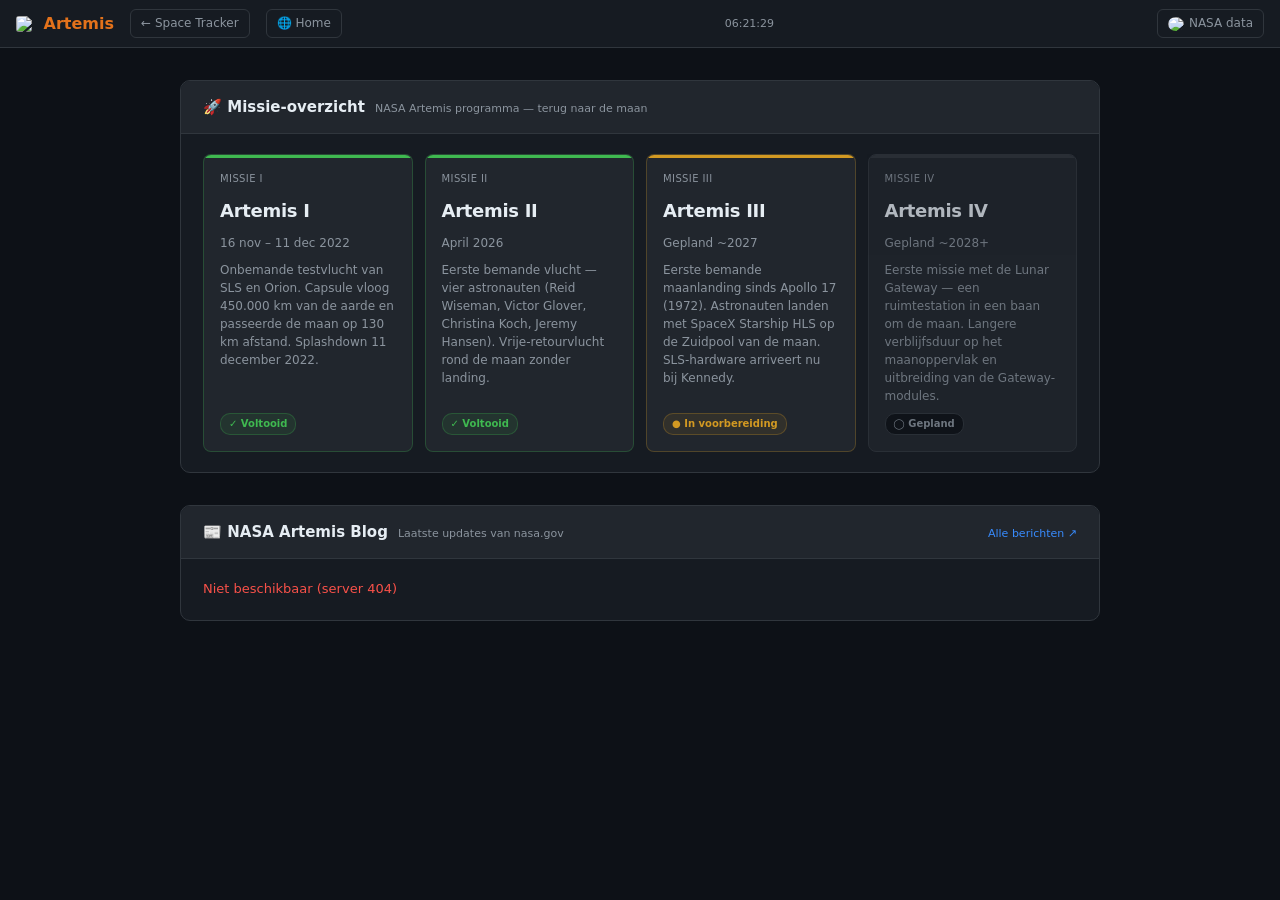
==== static/artemis.html @ ecea1101 "Initial commit: Space Tracker, losgekoppeld van Flightradar24-project Bevat de live ISS/Tiangong-kaa" ====
<!DOCTYPE html>
<html lang="nl">
<head>
<meta charset="UTF-8">
<meta name="viewport" content="width=device-width, initial-scale=1.0">
<title>Artemis — Bakkel's Space Tracker</title>
<link rel="manifest" href="/manifest.json">
<meta name="theme-color" content="#0d1117">
<meta name="apple-mobile-web-app-capable" content="yes">
<meta name="apple-mobile-web-app-status-bar-style" content="black-translucent">
<link rel="apple-touch-icon" href="/icon-180.png">
<style>
*, *::before, *::after { box-sizing: border-box; margin: 0; padding: 0; }

:root {
  --bg:     #0d1117;
  --bg2:    #161b22;
  --bg3:    #21262d;
  --border: #30363d;
  --text:   #e6edf3;
  --muted:  #8b949e;
  --accent: #388bfd;
  --green:  #3fb950;
  --yellow: #d29922;
  --red:    #f85149;
  --gold:   #ffd700;
  --orange: #e3721b;
}

html, body { background: var(--bg); color: var(--text); font-family: 'Segoe UI', system-ui, sans-serif; font-size: 14px; line-height: 1.6; min-height: 100vh; }

header {
  display: flex; align-items: center; gap: 16px;
  padding: 8px 16px; height: 48px;
  background: var(--bg2); border-bottom: 1px solid var(--border);
  position: sticky; top: 0; z-index: 100;
}
header h1 { font-size: 16px; font-weight: 600; white-space: nowrap; }
header h1 span { color: var(--orange); }
header a { color: var(--muted); text-decoration: none; font-size: 12px; padding: 4px 10px; border: 1px solid var(--border); border-radius: 6px; white-space: nowrap; }
header a:hover { color: var(--text); border-color: var(--muted); }
#update-time { flex: 1; text-align: center; color: var(--muted); font-size: 11px; }

main { max-width: 960px; margin: 0 auto; padding: 32px 20px 64px; }
main::after { content: ''; display: table; clear: both; }
.sec { margin-bottom: 32px; }
.sec:last-child { margin-bottom: 0; }
.page-logo { position: fixed; left: max(16px, calc(50% - 696px)); top: 80px; width: 220px; height: auto; border-radius: 8px; z-index: 5; }

/* ── Sectie cards ── */
.sec { background: var(--bg2); border: 1px solid var(--border); border-radius: 10px; overflow: hidden; }
.sec-head { padding: 14px 22px; border-bottom: 1px solid var(--border); background: var(--bg3); display: flex; align-items: baseline; gap: 10px; }
.sec-head h2 { font-size: 15px; font-weight: 600; }
.sec-head .sub { font-size: 11px; color: var(--muted); }
.sec-body { padding: 20px 22px; }

/* ── Tijdlijn ── */
.timeline { display: grid; grid-template-columns: repeat(4, 1fr); gap: 12px; }
.mission-card {
  background: var(--bg3); border: 1px solid var(--border); border-radius: 8px;
  padding: 16px; display: flex; flex-direction: column; gap: 8px;
  position: relative; overflow: hidden;
}
.mission-card.done   { border-color: #3fb95044; }
.mission-card.active { border-color: #d2992244; }
.mission-card.future { opacity: .75; }
.mission-name { font-size: 18px; font-weight: 700; letter-spacing: -.3px; }
.mission-sub  { font-size: 10px; color: var(--muted); text-transform: uppercase; letter-spacing: .4px; margin-bottom: 2px; }
.mission-date { font-size: 12px; color: var(--muted); }
.mission-desc { font-size: 12px; color: var(--muted); line-height: 1.5; flex: 1; }
.status-badge {
  display: inline-block; font-size: 10px; font-weight: 700;
  padding: 2px 8px; border-radius: 10px; margin-top: auto; width: fit-content;
}
.badge-done   { background: #3fb95018; color: var(--green);  border: 1px solid #3fb95044; }
.badge-active { background: #d2992218; color: var(--yellow); border: 1px solid #d2992244; }
.badge-future { background: var(--bg);  color: var(--muted);  border: 1px solid var(--border); }
.mission-stripe {
  position: absolute; top: 0; left: 0; right: 0; height: 3px;
}
.stripe-done   { background: var(--green); }
.stripe-active { background: var(--yellow); }
.stripe-future { background: var(--border); }

/* ── Blog feed ── */
.feed-grid { display: flex; flex-direction: column; gap: 16px; }
.feed-item {
  display: grid; grid-template-columns: 160px 1fr; gap: 16px;
  background: var(--bg3); border: 1px solid var(--border); border-radius: 8px;
  overflow: hidden; text-decoration: none; color: var(--text);
  transition: border-color .15s;
}
.feed-item:hover { border-color: var(--accent); }
.feed-img { width: 160px; aspect-ratio: 16/9; object-fit: cover; display: block; flex-shrink: 0; }
.feed-img-placeholder { width: 160px; aspect-ratio: 16/9; background: var(--bg); display: flex; align-items: center; justify-content: center; font-size: 28px; flex-shrink: 0; }
.feed-content { padding: 14px 16px 14px 0; display: flex; flex-direction: column; gap: 6px; }
.feed-title { font-size: 14px; font-weight: 600; line-height: 1.4; }
.feed-meta  { font-size: 11px; color: var(--muted); }
.feed-excerpt { font-size: 12px; color: var(--muted); line-height: 1.6; flex: 1; }
.feed-cats  { display: flex; gap: 5px; flex-wrap: wrap; margin-top: 4px; }
.feed-cat   { font-size: 10px; padding: 1px 6px; border-radius: 10px; background: var(--bg); border: 1px solid var(--border); color: var(--muted); }

.loading { color: var(--muted); font-size: 13px; }
.error   { color: var(--red);   font-size: 13px; }

@media (max-width: 640px) {
  main { padding: 16px 12px 48px; }
  .sec { margin-bottom: 20px; }
}
@media (max-width: 1440px) {
  .page-logo { display: none; }
}
@media (max-width: 700px) {
  .timeline { grid-template-columns: 1fr 1fr; }
  .feed-item { grid-template-columns: 1fr; }
  .feed-img, .feed-img-placeholder { width: 100%; aspect-ratio: 16/9; }
  .feed-content { padding: 12px; }
}
@media (max-width: 400px) {
  .timeline { grid-template-columns: 1fr; }
}
@media (max-width: 768px) {
  header { flex-wrap: wrap; height: auto; min-height: 44px; padding: 6px 10px; gap: 6px; }
  header h1 { font-size: 13px; }
}
</style>
</head>
<body>

<header>
  <h1><img src="/artemis.png" style="height:22px;width:auto;vertical-align:middle;margin-right:6px;border-radius:3px"> <span>Artemis</span></h1>
  <a href="/iss.html">&#8592; Space Tracker</a>
  <a href="/">&#127760; Home</a>
  <div id="update-time">–</div>
  <a href="/nasa.html" style="display:inline-flex;align-items:center;gap:5px"><img src="/nasa.png" style="height:14px;width:auto;border-radius:50%"> NASA data</a>
</header>

<main>
<img class="page-logo" src="/artemis.png" alt="Artemis">

  <!-- TIJDLIJN -->
  <div class="sec">
    <div class="sec-head">
      <h2>&#128640; Missie-overzicht</h2>
      <span class="sub">NASA Artemis programma — terug naar de maan</span>
    </div>
    <div class="sec-body">
      <div class="timeline">

        <div class="mission-card done">
          <div class="mission-stripe stripe-done"></div>
          <div class="mission-sub">Missie I</div>
          <div class="mission-name">Artemis I</div>
          <div class="mission-date">16 nov – 11 dec 2022</div>
          <div class="mission-desc">Onbemande testvlucht van SLS en Orion. Capsule vloog 450.000 km van de aarde en passeerde de maan op 130 km afstand. Splashdown 11 december 2022.</div>
          <span class="status-badge badge-done">&#10003; Voltooid</span>
        </div>

        <div class="mission-card done">
          <div class="mission-stripe stripe-done"></div>
          <div class="mission-sub">Missie II</div>
          <div class="mission-name">Artemis II</div>
          <div class="mission-date">April 2026</div>
          <div class="mission-desc">Eerste bemande vlucht — vier astronauten (Reid Wiseman, Victor Glover, Christina Koch, Jeremy Hansen). Vrije-retourvlucht rond de maan zonder landing.</div>
          <span class="status-badge badge-done">&#10003; Voltooid</span>
        </div>

        <div class="mission-card active">
          <div class="mission-stripe stripe-active"></div>
          <div class="mission-sub">Missie III</div>
          <div class="mission-name">Artemis III</div>
          <div class="mission-date">Gepland ~2027</div>
          <div class="mission-desc">Eerste bemande maanlanding sinds Apollo 17 (1972). Astronauten landen met SpaceX Starship HLS op de Zuidpool van de maan. SLS-hardware arriveert nu bij Kennedy.</div>
          <span class="status-badge badge-active">&#9679; In voorbereiding</span>
        </div>

        <div class="mission-card future">
          <div class="mission-stripe stripe-future"></div>
          <div class="mission-sub">Missie IV</div>
          <div class="mission-name">Artemis IV</div>
          <div class="mission-date">Gepland ~2028+</div>
          <div class="mission-desc">Eerste missie met de Lunar Gateway — een ruimtestation in een baan om de maan. Langere verblijfsduur op het maanoppervlak en uitbreiding van de Gateway-modules.</div>
          <span class="status-badge badge-future">&#9711; Gepland</span>
        </div>

      </div>
    </div>
  </div>

  <!-- BLOG FEED -->
  <div class="sec">
    <div class="sec-head">
      <h2>&#128240; NASA Artemis Blog</h2>
      <span class="sub">Laatste updates van nasa.gov</span>
      <a href="https://www.nasa.gov/blogs/artemis/" target="_blank" rel="noopener"
         style="margin-left:auto;font-size:11px;color:var(--accent);text-decoration:none">
        Alle berichten ↗
      </a>
    </div>
    <div class="sec-body" id="feed-body">
      <div class="loading">Laden…</div>
    </div>
  </div>

</main>

<script>
function updateClock() {
  document.getElementById('update-time').textContent =
    new Date().toLocaleTimeString('nl', { hour: '2-digit', minute: '2-digit', second: '2-digit' });
}
updateClock();
setInterval(updateClock, 1000);

function formatDate(rssDate) {
  try {
    const d = new Date(rssDate);
    return d.toLocaleDateString('nl', { day: 'numeric', month: 'long', year: 'numeric', timeZone: 'UTC' });
  } catch { return rssDate; }
}

async function loadFeed() {
  const el = document.getElementById('feed-body');
  try {
    const resp = await fetch('/api/artemis/feed');
    if (!resp.ok) throw new Error(`server ${resp.status}`);
    let data;
    try { data = await resp.json(); } catch(_) { throw new Error('ongeldig antwoord'); }

    const items = data.items || [];
    if (!items.length) { el.innerHTML = '<div class="loading">Geen berichten beschikbaar.</div>'; return; }

    el.innerHTML = `<div class="feed-grid">${items.map(item => {
      const img = item.image
        ? `<img class="feed-img" src="${item.image}" alt="" loading="lazy">`
        : `<div class="feed-img-placeholder">&#128640;</div>`;
      const cats = (item.categories || [])
        .map(c => `<span class="feed-cat">${c}</span>`).join('');
      return `<a class="feed-item" href="${item.link}" target="_blank" rel="noopener">
        ${img}
        <div class="feed-content">
          <div class="feed-title">${item.title}</div>
          <div class="feed-meta">${formatDate(item.date)}${item.author ? ' — ' + item.author : ''}</div>
          <div class="feed-excerpt">${item.excerpt}</div>
          ${cats ? `<div class="feed-cats">${cats}</div>` : ''}
        </div>
      </a>`;
    }).join('')}</div>`;
  } catch(e) {
    el.innerHTML = `<div class="error">Niet beschikbaar (${e.message})</div>`;
  }
}

loadFeed();
</script>
</body>
</html>
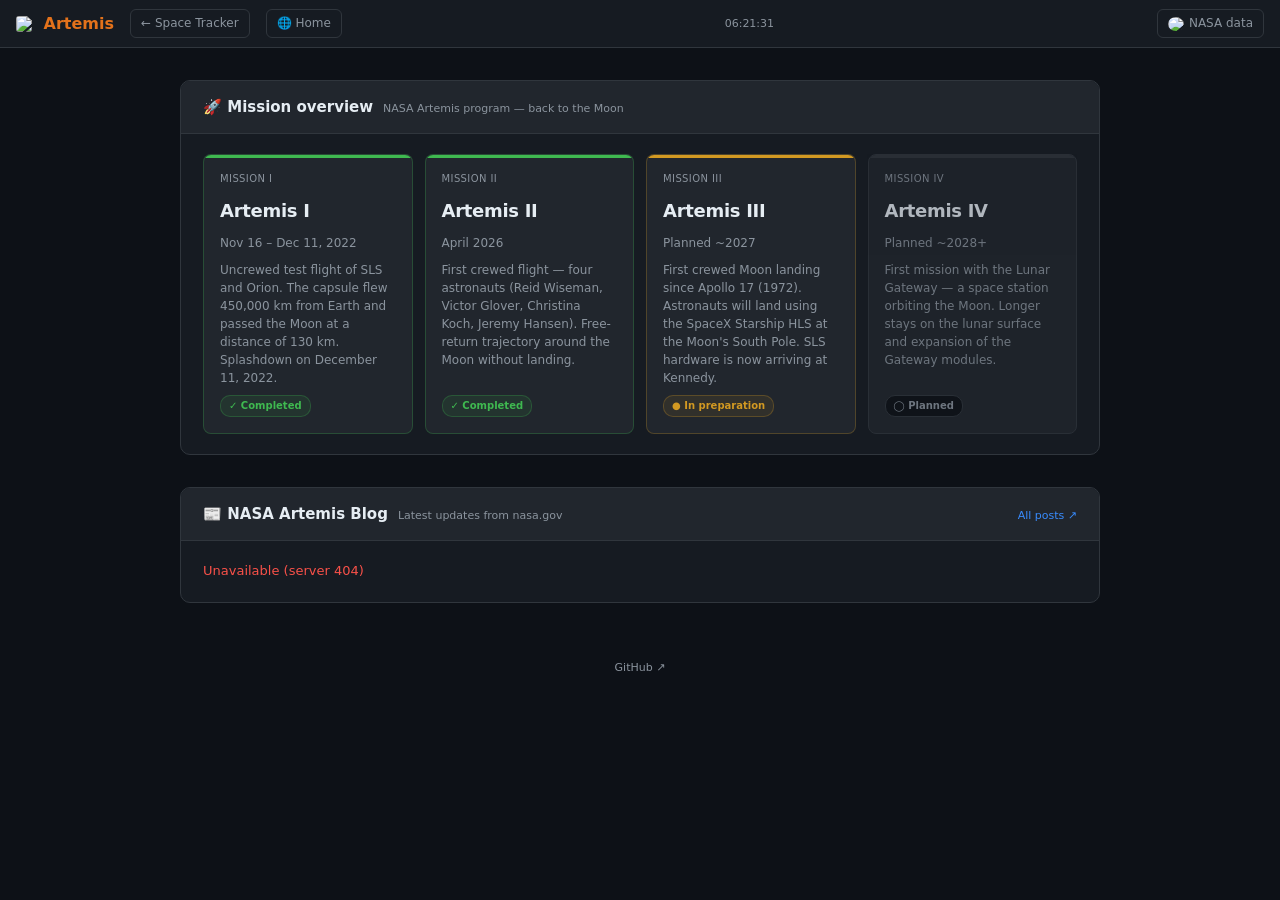
==== commit 637f9be4: "Voeg Docker-deploy en GitHub-footer toe, vertaal naar Engels Docker als alternatieve deploy-methode " ====
--- a/static/artemis.html
+++ b/static/artemis.html
@@ -1,9 +1,9 @@
 <!DOCTYPE html>
-<html lang="nl">
+<html lang="en">
 <head>
 <meta charset="UTF-8">
 <meta name="viewport" content="width=device-width, initial-scale=1.0">
-<title>Artemis — Bakkel's Space Tracker</title>
+<title>Artemis — Space Tracker</title>
 <link rel="manifest" href="/manifest.json">
 <meta name="theme-color" content="#0d1117">
 <meta name="apple-mobile-web-app-capable" content="yes">
@@ -47,14 +47,14 @@
 .sec:last-child { margin-bottom: 0; }
 .page-logo { position: fixed; left: max(16px, calc(50% - 696px)); top: 80px; width: 220px; height: auto; border-radius: 8px; z-index: 5; }
 
-/* ── Sectie cards ── */
+/* ── Section cards ── */
 .sec { background: var(--bg2); border: 1px solid var(--border); border-radius: 10px; overflow: hidden; }
 .sec-head { padding: 14px 22px; border-bottom: 1px solid var(--border); background: var(--bg3); display: flex; align-items: baseline; gap: 10px; }
 .sec-head h2 { font-size: 15px; font-weight: 600; }
 .sec-head .sub { font-size: 11px; color: var(--muted); }
 .sec-body { padding: 20px 22px; }
 
-/* ── Tijdlijn ── */
+/* ── Timeline ── */
 .timeline { display: grid; grid-template-columns: repeat(4, 1fr); gap: 12px; }
 .mission-card {
   background: var(--bg3); border: 1px solid var(--border); border-radius: 8px;
@@ -138,49 +138,49 @@
 <main>
 <img class="page-logo" src="/artemis.png" alt="Artemis">
 
-  <!-- TIJDLIJN -->
+  <!-- TIMELINE -->
   <div class="sec">
     <div class="sec-head">
-      <h2>&#128640; Missie-overzicht</h2>
-      <span class="sub">NASA Artemis programma — terug naar de maan</span>
+      <h2>&#128640; Mission overview</h2>
+      <span class="sub">NASA Artemis program — back to the Moon</span>
     </div>
     <div class="sec-body">
       <div class="timeline">
 
         <div class="mission-card done">
           <div class="mission-stripe stripe-done"></div>
-          <div class="mission-sub">Missie I</div>
+          <div class="mission-sub">Mission I</div>
           <div class="mission-name">Artemis I</div>
-          <div class="mission-date">16 nov – 11 dec 2022</div>
-          <div class="mission-desc">Onbemande testvlucht van SLS en Orion. Capsule vloog 450.000 km van de aarde en passeerde de maan op 130 km afstand. Splashdown 11 december 2022.</div>
-          <span class="status-badge badge-done">&#10003; Voltooid</span>
+          <div class="mission-date">Nov 16 – Dec 11, 2022</div>
+          <div class="mission-desc">Uncrewed test flight of SLS and Orion. The capsule flew 450,000 km from Earth and passed the Moon at a distance of 130 km. Splashdown on December 11, 2022.</div>
+          <span class="status-badge badge-done">&#10003; Completed</span>
         </div>
 
         <div class="mission-card done">
           <div class="mission-stripe stripe-done"></div>
-          <div class="mission-sub">Missie II</div>
+          <div class="mission-sub">Mission II</div>
           <div class="mission-name">Artemis II</div>
           <div class="mission-date">April 2026</div>
-          <div class="mission-desc">Eerste bemande vlucht — vier astronauten (Reid Wiseman, Victor Glover, Christina Koch, Jeremy Hansen). Vrije-retourvlucht rond de maan zonder landing.</div>
-          <span class="status-badge badge-done">&#10003; Voltooid</span>
+          <div class="mission-desc">First crewed flight — four astronauts (Reid Wiseman, Victor Glover, Christina Koch, Jeremy Hansen). Free-return trajectory around the Moon without landing.</div>
+          <span class="status-badge badge-done">&#10003; Completed</span>
         </div>
 
         <div class="mission-card active">
           <div class="mission-stripe stripe-active"></div>
-          <div class="mission-sub">Missie III</div>
+          <div class="mission-sub">Mission III</div>
           <div class="mission-name">Artemis III</div>
-          <div class="mission-date">Gepland ~2027</div>
-          <div class="mission-desc">Eerste bemande maanlanding sinds Apollo 17 (1972). Astronauten landen met SpaceX Starship HLS op de Zuidpool van de maan. SLS-hardware arriveert nu bij Kennedy.</div>
-          <span class="status-badge badge-active">&#9679; In voorbereiding</span>
+          <div class="mission-date">Planned ~2027</div>
+          <div class="mission-desc">First crewed Moon landing since Apollo 17 (1972). Astronauts will land using the SpaceX Starship HLS at the Moon's South Pole. SLS hardware is now arriving at Kennedy.</div>
+          <span class="status-badge badge-active">&#9679; In preparation</span>
         </div>
 
         <div class="mission-card future">
           <div class="mission-stripe stripe-future"></div>
-          <div class="mission-sub">Missie IV</div>
+          <div class="mission-sub">Mission IV</div>
           <div class="mission-name">Artemis IV</div>
-          <div class="mission-date">Gepland ~2028+</div>
-          <div class="mission-desc">Eerste missie met de Lunar Gateway — een ruimtestation in een baan om de maan. Langere verblijfsduur op het maanoppervlak en uitbreiding van de Gateway-modules.</div>
-          <span class="status-badge badge-future">&#9711; Gepland</span>
+          <div class="mission-date">Planned ~2028+</div>
+          <div class="mission-desc">First mission with the Lunar Gateway — a space station orbiting the Moon. Longer stays on the lunar surface and expansion of the Gateway modules.</div>
+          <span class="status-badge badge-future">&#9711; Planned</span>
         </div>
 
       </div>
@@ -191,23 +191,27 @@
   <div class="sec">
     <div class="sec-head">
       <h2>&#128240; NASA Artemis Blog</h2>
-      <span class="sub">Laatste updates van nasa.gov</span>
+      <span class="sub">Latest updates from nasa.gov</span>
       <a href="https://www.nasa.gov/blogs/artemis/" target="_blank" rel="noopener"
          style="margin-left:auto;font-size:11px;color:var(--accent);text-decoration:none">
-        Alle berichten ↗
+        All posts ↗
       </a>
     </div>
     <div class="sec-body" id="feed-body">
-      <div class="loading">Laden…</div>
+      <div class="loading">Loading…</div>
     </div>
   </div>
+
+  <footer style="text-align:center;padding:24px 0 8px;color:var(--muted);font-size:11px">
+    <a href="https://github.com/bakkel/space-tracker" target="_blank" rel="noopener" style="color:var(--muted);text-decoration:none">GitHub ↗</a>
+  </footer>
 
 </main>
 
 <script>
 function updateClock() {
   document.getElementById('update-time').textContent =
-    new Date().toLocaleTimeString('nl', { hour: '2-digit', minute: '2-digit', second: '2-digit' });
+    new Date().toLocaleTimeString('en-GB', { hour: '2-digit', minute: '2-digit', second: '2-digit' });
 }
 updateClock();
 setInterval(updateClock, 1000);
@@ -215,7 +219,7 @@
 function formatDate(rssDate) {
   try {
     const d = new Date(rssDate);
-    return d.toLocaleDateString('nl', { day: 'numeric', month: 'long', year: 'numeric', timeZone: 'UTC' });
+    return d.toLocaleDateString('en-GB', { day: 'numeric', month: 'long', year: 'numeric', timeZone: 'UTC' });
   } catch { return rssDate; }
 }
 
@@ -225,10 +229,10 @@
     const resp = await fetch('/api/artemis/feed');
     if (!resp.ok) throw new Error(`server ${resp.status}`);
     let data;
-    try { data = await resp.json(); } catch(_) { throw new Error('ongeldig antwoord'); }
+    try { data = await resp.json(); } catch(_) { throw new Error('invalid response'); }
 
     const items = data.items || [];
-    if (!items.length) { el.innerHTML = '<div class="loading">Geen berichten beschikbaar.</div>'; return; }
+    if (!items.length) { el.innerHTML = '<div class="loading">No posts available.</div>'; return; }
 
     el.innerHTML = `<div class="feed-grid">${items.map(item => {
       const img = item.image
@@ -247,7 +251,7 @@
       </a>`;
     }).join('')}</div>`;
   } catch(e) {
-    el.innerHTML = `<div class="error">Niet beschikbaar (${e.message})</div>`;
+    el.innerHTML = `<div class="error">Unavailable (${e.message})</div>`;
   }
 }
 
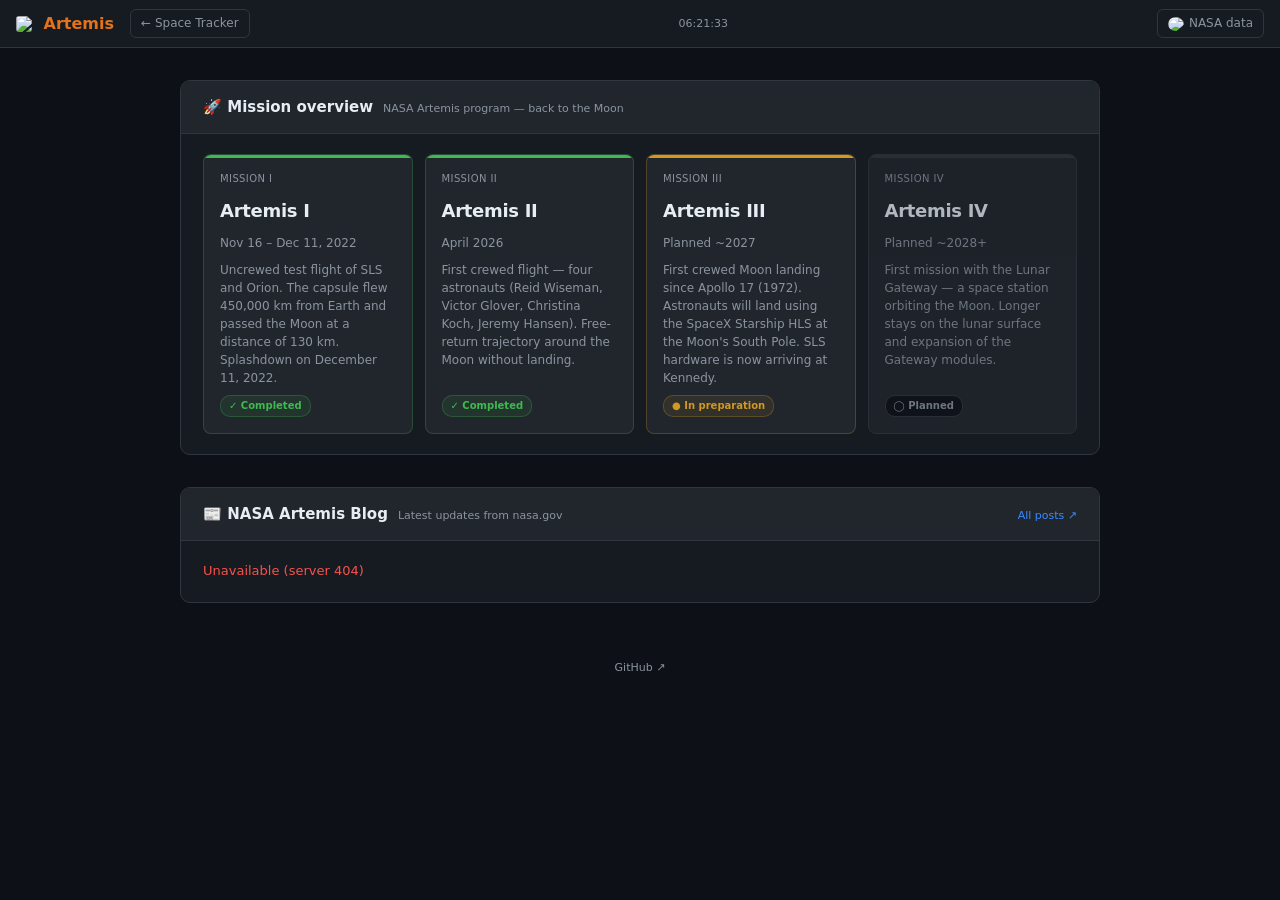
==== commit 2c0f1761: "Merge landingspagina in kaartpagina, fix manifest.json branding iss.html is nu index.html en is de h" ====
--- a/static/artemis.html
+++ b/static/artemis.html
@@ -129,8 +129,7 @@
 
 <header>
   <h1><img src="/artemis.png" style="height:22px;width:auto;vertical-align:middle;margin-right:6px;border-radius:3px"> <span>Artemis</span></h1>
-  <a href="/iss.html">&#8592; Space Tracker</a>
-  <a href="/">&#127760; Home</a>
+  <a href="/">&#8592; Space Tracker</a>
   <div id="update-time">–</div>
   <a href="/nasa.html" style="display:inline-flex;align-items:center;gap:5px"><img src="/nasa.png" style="height:14px;width:auto;border-radius:50%"> NASA data</a>
 </header>
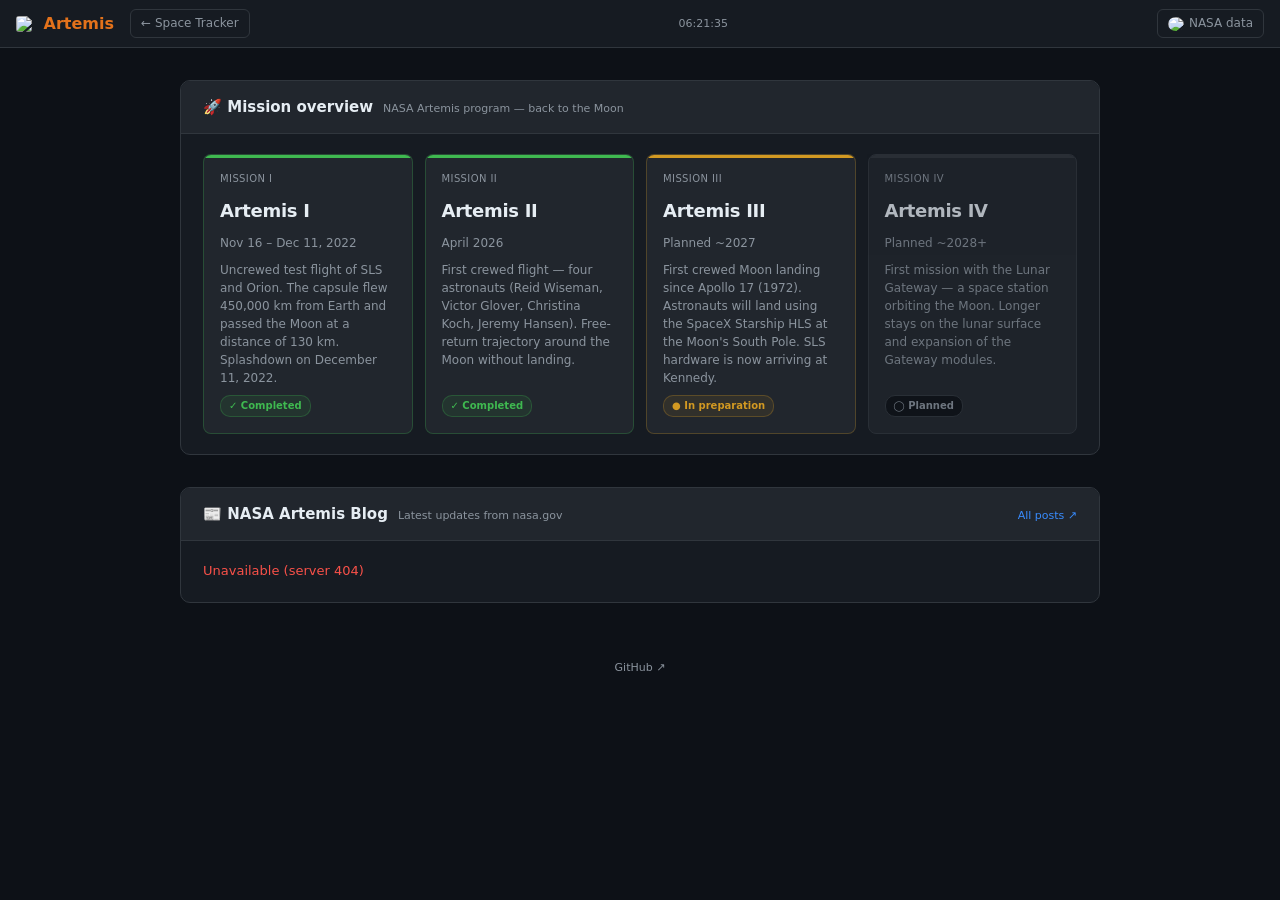
==== commit e80e8efe: "Voeg themaswitcher toe (Dark/Light + optioneel eigen thema) Elke pagina krijgt een themaknop in de h" ====
--- a/static/artemis.html
+++ b/static/artemis.html
@@ -124,6 +124,8 @@
   header h1 { font-size: 13px; }
 }
 </style>
+<link rel="stylesheet" href="/themes.css">
+<script src="/theme.js"></script>
 </head>
 <body>
 
